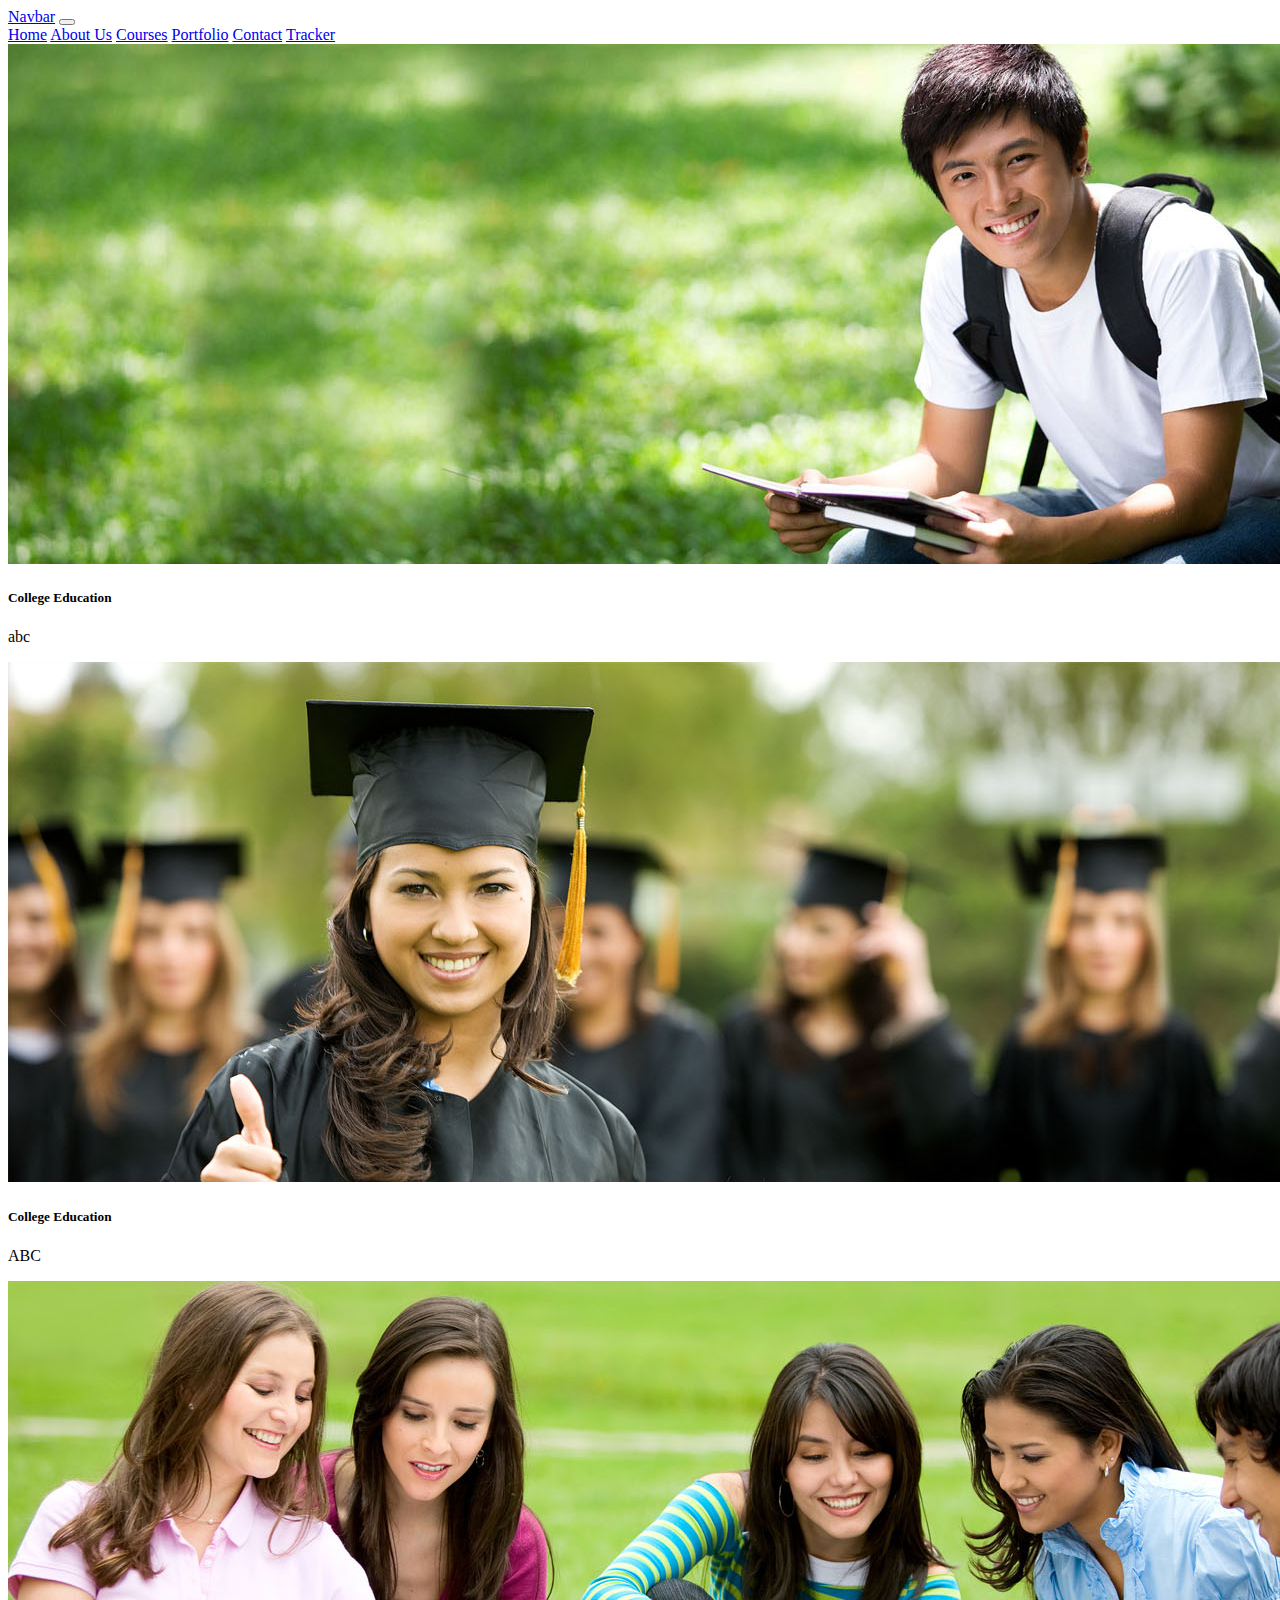
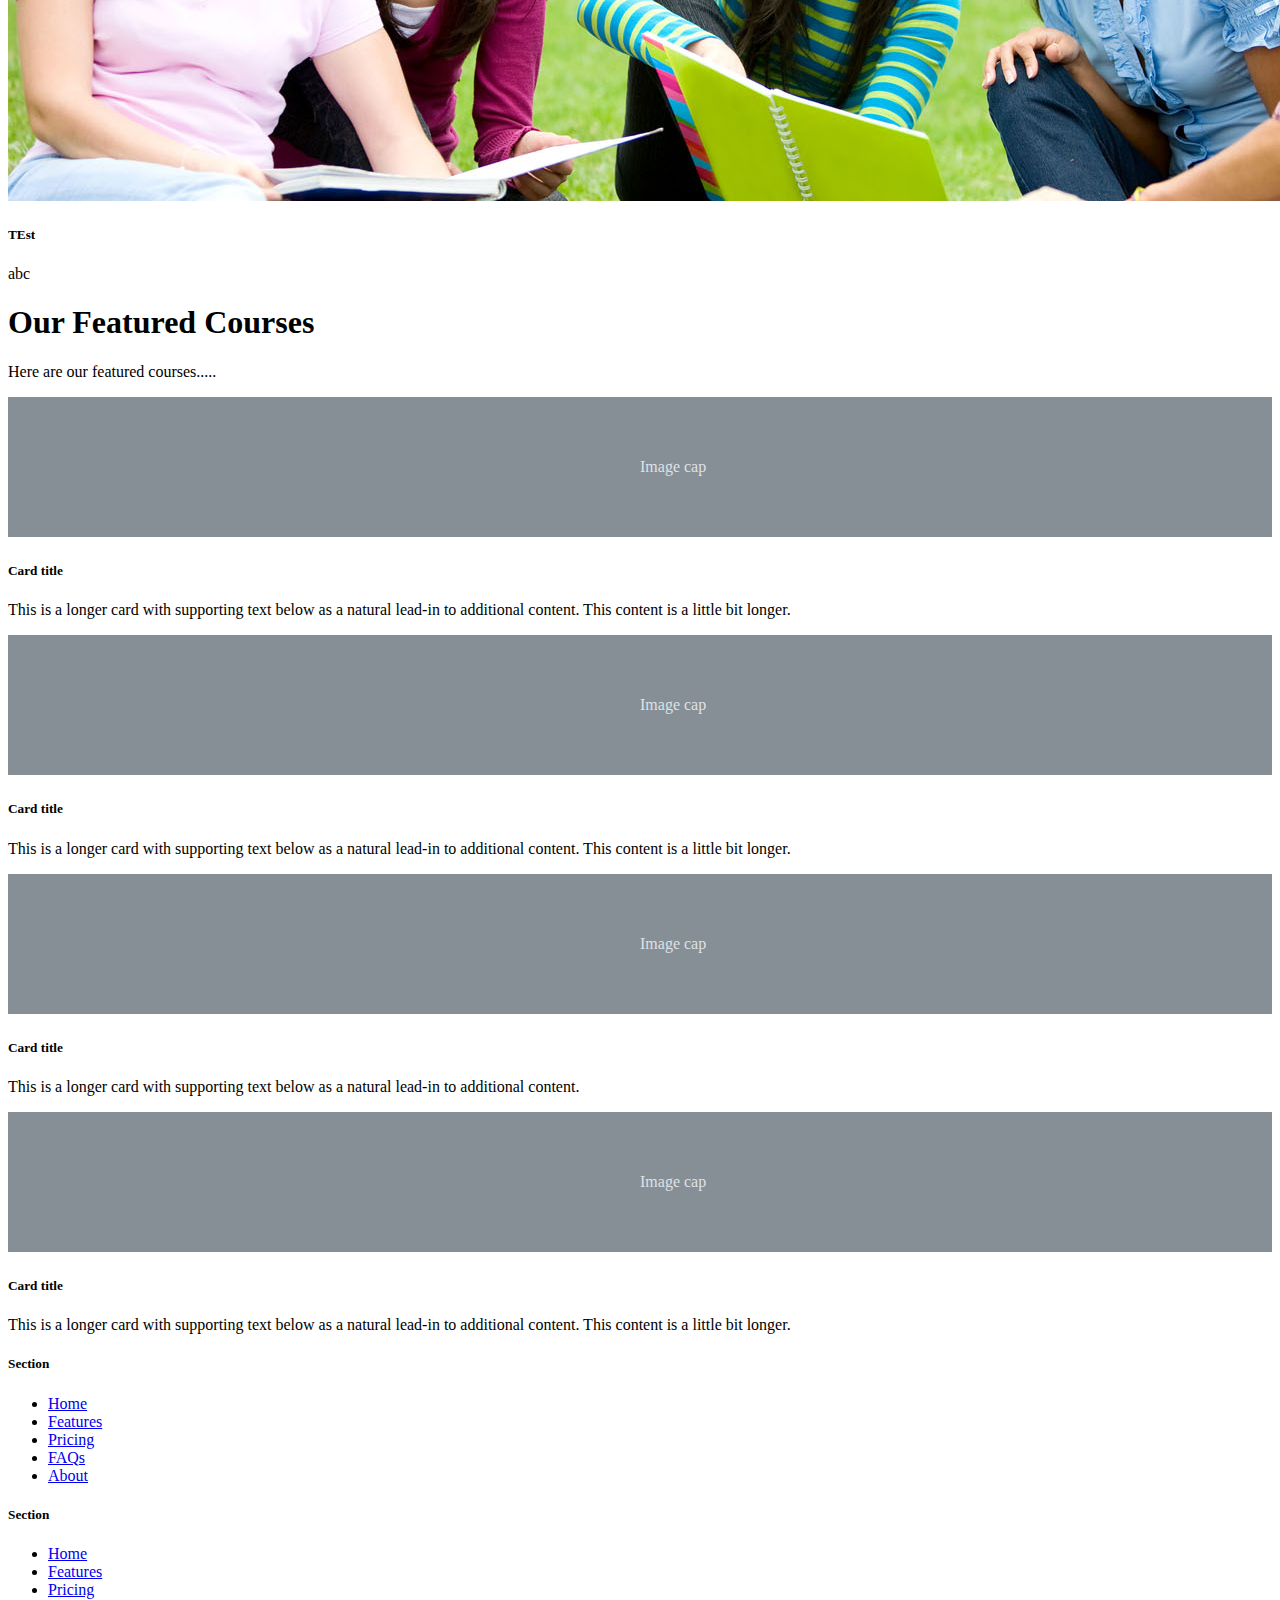
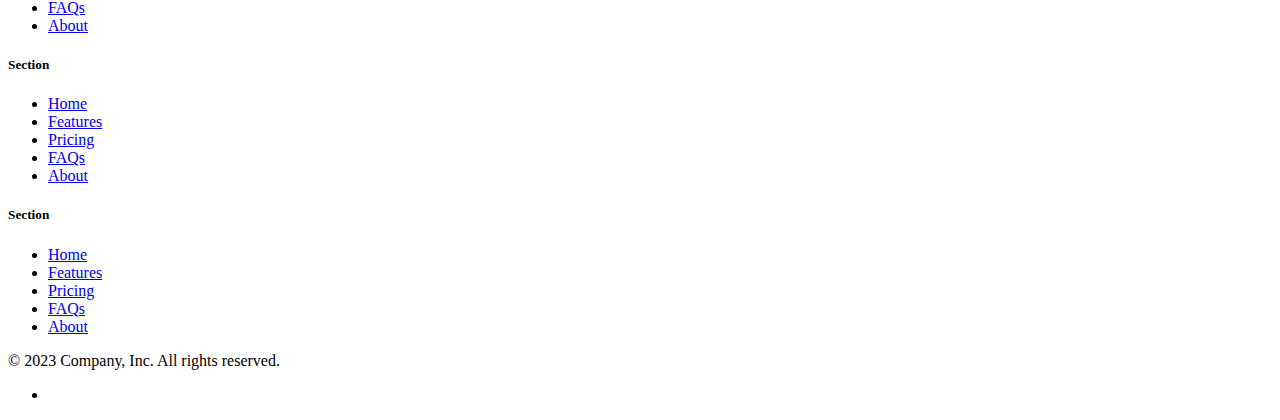
==== index.html @ 453da5dc "init commit" ====
<!DOCTYPE html>
<html lang="en">
  <head>
    <!-- Required meta tags -->
    <meta charset="utf-8" />
    <meta
      name="viewport"
      content="width=device-width, initial-scale=1, shrink-to-fit=no"
    />

    <!-- Bootstrap CSS -->
    <link
      href="https://cdn.jsdelivr.net/npm/bootstrap@5.3.2/dist/css/bootstrap.min.css"
      rel="stylesheet"
      integrity="sha384-T3c6CoIi6uLrA9TneNEoa7RxnatzjcDSCmG1MXxSR1GAsXEV/Dwwykc2MPK8M2HN"
      crossorigin="anonymous"
    />

    <title>Amelie Juliette</title>
  </head>

  <header class="container">
    <nav class="navbar navbar-expand-lg bg-body-tertiary">
      <div class="container-fluid">
        <a class="navbar-brand d-inline-flex p-2" href="#">Navbar</a>
        <button
          class="navbar-toggler"
          type="button"
          data-bs-toggle="collapse"
          data-bs-target="#navbarNavAltMarkup"
          aria-controls="navbarNavAltMarkup"
          aria-expanded="false"
          aria-label="Toggle navigation"
        >
          <span class="navbar-toggler-icon"></span>
        </button>

        <div class="collapse navbar-collapse" id="navbarNavAltMarkup">
          <div class="navbar-nav d-flex justify-content-end">
            <a class="nav-link active" aria-current="page" href="./index.html"
              >Home</a
            >
            <a class="nav-link text-black" href="./about.html">About Us</a>
            <a class="nav-link text-black" href="#">Courses</a>
            <a class="nav-link text-body-secondary" href="#">Portfolio</a>
            <a class="nav-link text-body-secondary" href="#">Contact</a>
            <a class="nav-link text-body-secondary" href="#">Tracker</a>
          </div>
        </div>
      </div>
    </nav>
  </header>

  <body>
    <section class="container-fluid">
      <div class="carousel-item active container-fluid">
        <img src="./assets/img/slides/1.jpg" class="img-fluid" />
        <div class="carousel-caption d-none d-md-block">
          <h5>College Education</h5>
          <p>abc</p>
        </div>
      </div>
      <div class="carousel-item">
        <img src="./assets/img/slides/2.jpg" class="img-fluid" />
        <div class="carousel-caption d-none d-md-block">
          <h5>College Education</h5>
          <p>ABC</p>
        </div>
      </div>
      <div class="carousel-item">
        <img src="./assets/img/slides/3.jpg" class="img-fluid" />
        <div class="carousel-caption d-none d-md-block">
          <h5>TEst</h5>
          <p>abc</p>
        </div>
      </div>
    </section>

    <section
      class="d-flex flex-column justify-content-center align-content-center container"
    >
      <h1 class="">Our Featured Courses</h1>
      <p>Here are our featured courses.....</p>
    </section>

    <section class="container d-flex justify-content-between">
      <div class="row row-cols-4">
        <div class="col">
          <div class="card">
            <svg
              class="bd-placeholder-img card-img-top"
              width="100%"
              height="140"
              xmlns="http://www.w3.org/2000/svg"
              role="img"
              aria-label="Placeholder: Image cap"
              preserveAspectRatio="xMidYMid slice"
              focusable="false"
            >
              <title>Placeholder</title>
              <rect width="100%" height="100%" fill="#868e96"></rect>
              <text x="50%" y="50%" fill="#dee2e6" dy=".3em">Image cap</text>
            </svg>
            <div class="card-body">
              <h5 class="card-title">Card title</h5>
              <p class="card-text">
                This is a longer card with supporting text below as a natural
                lead-in to additional content. This content is a little bit
                longer.
              </p>
            </div>
          </div>
        </div>
        <div class="col">
          <div class="card">
            <svg
              class="bd-placeholder-img card-img-top"
              width="100%"
              height="140"
              xmlns="http://www.w3.org/2000/svg"
              role="img"
              aria-label="Placeholder: Image cap"
              preserveAspectRatio="xMidYMid slice"
              focusable="false"
            >
              <title>Placeholder</title>
              <rect width="100%" height="100%" fill="#868e96"></rect>
              <text x="50%" y="50%" fill="#dee2e6" dy=".3em">Image cap</text>
            </svg>
            <div class="card-body">
              <h5 class="card-title">Card title</h5>
              <p class="card-text">
                This is a longer card with supporting text below as a natural
                lead-in to additional content. This content is a little bit
                longer.
              </p>
            </div>
          </div>
        </div>
        <div class="col">
          <div class="card">
            <svg
              class="bd-placeholder-img card-img-top"
              width="100%"
              height="140"
              xmlns="http://www.w3.org/2000/svg"
              role="img"
              aria-label="Placeholder: Image cap"
              preserveAspectRatio="xMidYMid slice"
              focusable="false"
            >
              <title>Placeholder</title>
              <rect width="100%" height="100%" fill="#868e96"></rect>
              <text x="50%" y="50%" fill="#dee2e6" dy=".3em">Image cap</text>
            </svg>
            <div class="card-body">
              <h5 class="card-title">Card title</h5>
              <p class="card-text">
                This is a longer card with supporting text below as a natural
                lead-in to additional content.
              </p>
            </div>
          </div>
        </div>
        <div class="col">
          <div class="card">
            <svg
              class="bd-placeholder-img card-img-top"
              width="100%"
              height="140"
              xmlns="http://www.w3.org/2000/svg"
              role="img"
              aria-label="Placeholder: Image cap"
              preserveAspectRatio="xMidYMid slice"
              focusable="false"
            >
              <title>Placeholder</title>
              <rect width="100%" height="100%" fill="#868e96"></rect>
              <text x="50%" y="50%" fill="#dee2e6" dy=".3em">Image cap</text>
            </svg>
            <div class="card-body">
              <h5 class="card-title">Card title</h5>
              <p class="card-text">
                This is a longer card with supporting text below as a natural
                lead-in to additional content. This content is a little bit
                longer.
              </p>
            </div>
          </div>
        </div>
      </div>
    </section>
    <!-- Optional JavaScript -->
    <script
      src="https://cdn.jsdelivr.net/npm/bootstrap@5.3.2/dist/js/bootstrap.bundle.min.js"
      integrity="sha384-C6RzsynM9kWDrMNeT87bh95OGNyZPhcTNXj1NW7RuBCsyN/o0jlpcV8Qyq46cDfL"
      crossorigin="anonymous"
    ></script>
  </body>

  <div class="container bg-primary">
    <footer class="py-5 bg-primary">
      <div class="row">
        <div class="col-4 col-md-2 mb-3">
          <h5>Section</h5>
          <ul class="nav flex-column">
            <li class="nav-item mb-2">
              <a href="#" class="nav-link p-0 text-body-secondary">Home</a>
            </li>
            <li class="nav-item mb-2">
              <a href="#" class="nav-link p-0 text-body-secondary">Features</a>
            </li>
            <li class="nav-item mb-2">
              <a href="#" class="nav-link p-0 text-body-secondary">Pricing</a>
            </li>
            <li class="nav-item mb-2">
              <a href="#" class="nav-link p-0 text-body-secondary">FAQs</a>
            </li>
            <li class="nav-item mb-2">
              <a href="#" class="nav-link p-0 text-body-secondary">About</a>
            </li>
          </ul>
        </div>

        <div class="col-6 col-md-2 mb-3">
          <h5>Section</h5>
          <ul class="nav flex-column">
            <li class="nav-item mb-2">
              <a href="#" class="nav-link p-0 text-body-secondary">Home</a>
            </li>
            <li class="nav-item mb-2">
              <a href="#" class="nav-link p-0 text-body-secondary">Features</a>
            </li>
            <li class="nav-item mb-2">
              <a href="#" class="nav-link p-0 text-body-secondary">Pricing</a>
            </li>
            <li class="nav-item mb-2">
              <a href="#" class="nav-link p-0 text-body-secondary">FAQs</a>
            </li>
            <li class="nav-item mb-2">
              <a href="#" class="nav-link p-0 text-body-secondary">About</a>
            </li>
          </ul>
        </div>

        <div class="col-6 col-md-2 mb-3">
          <h5>Section</h5>
          <ul class="nav flex-column">
            <li class="nav-item mb-2">
              <a href="#" class="nav-link p-0 text-body-secondary">Home</a>
            </li>
            <li class="nav-item mb-2">
              <a href="#" class="nav-link p-0 text-body-secondary">Features</a>
            </li>
            <li class="nav-item mb-2">
              <a href="#" class="nav-link p-0 text-body-secondary">Pricing</a>
            </li>
            <li class="nav-item mb-2">
              <a href="#" class="nav-link p-0 text-body-secondary">FAQs</a>
            </li>
            <li class="nav-item mb-2">
              <a href="#" class="nav-link p-0 text-body-secondary">About</a>
            </li>
          </ul>
        </div>

        <div class="col-6 col-md-2 mb-3">
          <h5>Section</h5>
          <ul class="nav flex-column">
            <li class="nav-item mb-2">
              <a href="#" class="nav-link p-0 text-body-secondary">Home</a>
            </li>
            <li class="nav-item mb-2">
              <a href="#" class="nav-link p-0 text-body-secondary">Features</a>
            </li>
            <li class="nav-item mb-2">
              <a href="#" class="nav-link p-0 text-body-secondary">Pricing</a>
            </li>
            <li class="nav-item mb-2">
              <a href="#" class="nav-link p-0 text-body-secondary">FAQs</a>
            </li>
            <li class="nav-item mb-2">
              <a href="#" class="nav-link p-0 text-body-secondary">About</a>
            </li>
          </ul>
        </div>
      </div>

      <div
        class="d-flex flex-column flex-sm-row justify-content-between py-4 my-4 border-top"
      >
        <p>© 2023 Company, Inc. All rights reserved.</p>
        <ul class="list-unstyled d-flex">
          <li class="ms-3">
            <!-- <a class="link-body-emphasis" href="#"
              ><svg class="bi" width="24" height="24">
                <use xlink:href="#twitter"></use></svg
            ></a>
          </li>
          <li class="ms-3">
            <a class="link-body-emphasis" href="#"
              ><svg class="bi" width="24" height="24">
                <use xlink:href="#instagram"></use></svg
            ></a>
          </li>
          <li class="ms-3">
            <a class="link-body-emphasis" href="#"
              ><svg class="bi" width="24" height="24">
                <use xlink:href="#facebook"></use></svg
            ></a> -->
          </li>
        </ul>
      </div>
    </footer>
  </div>
</html>
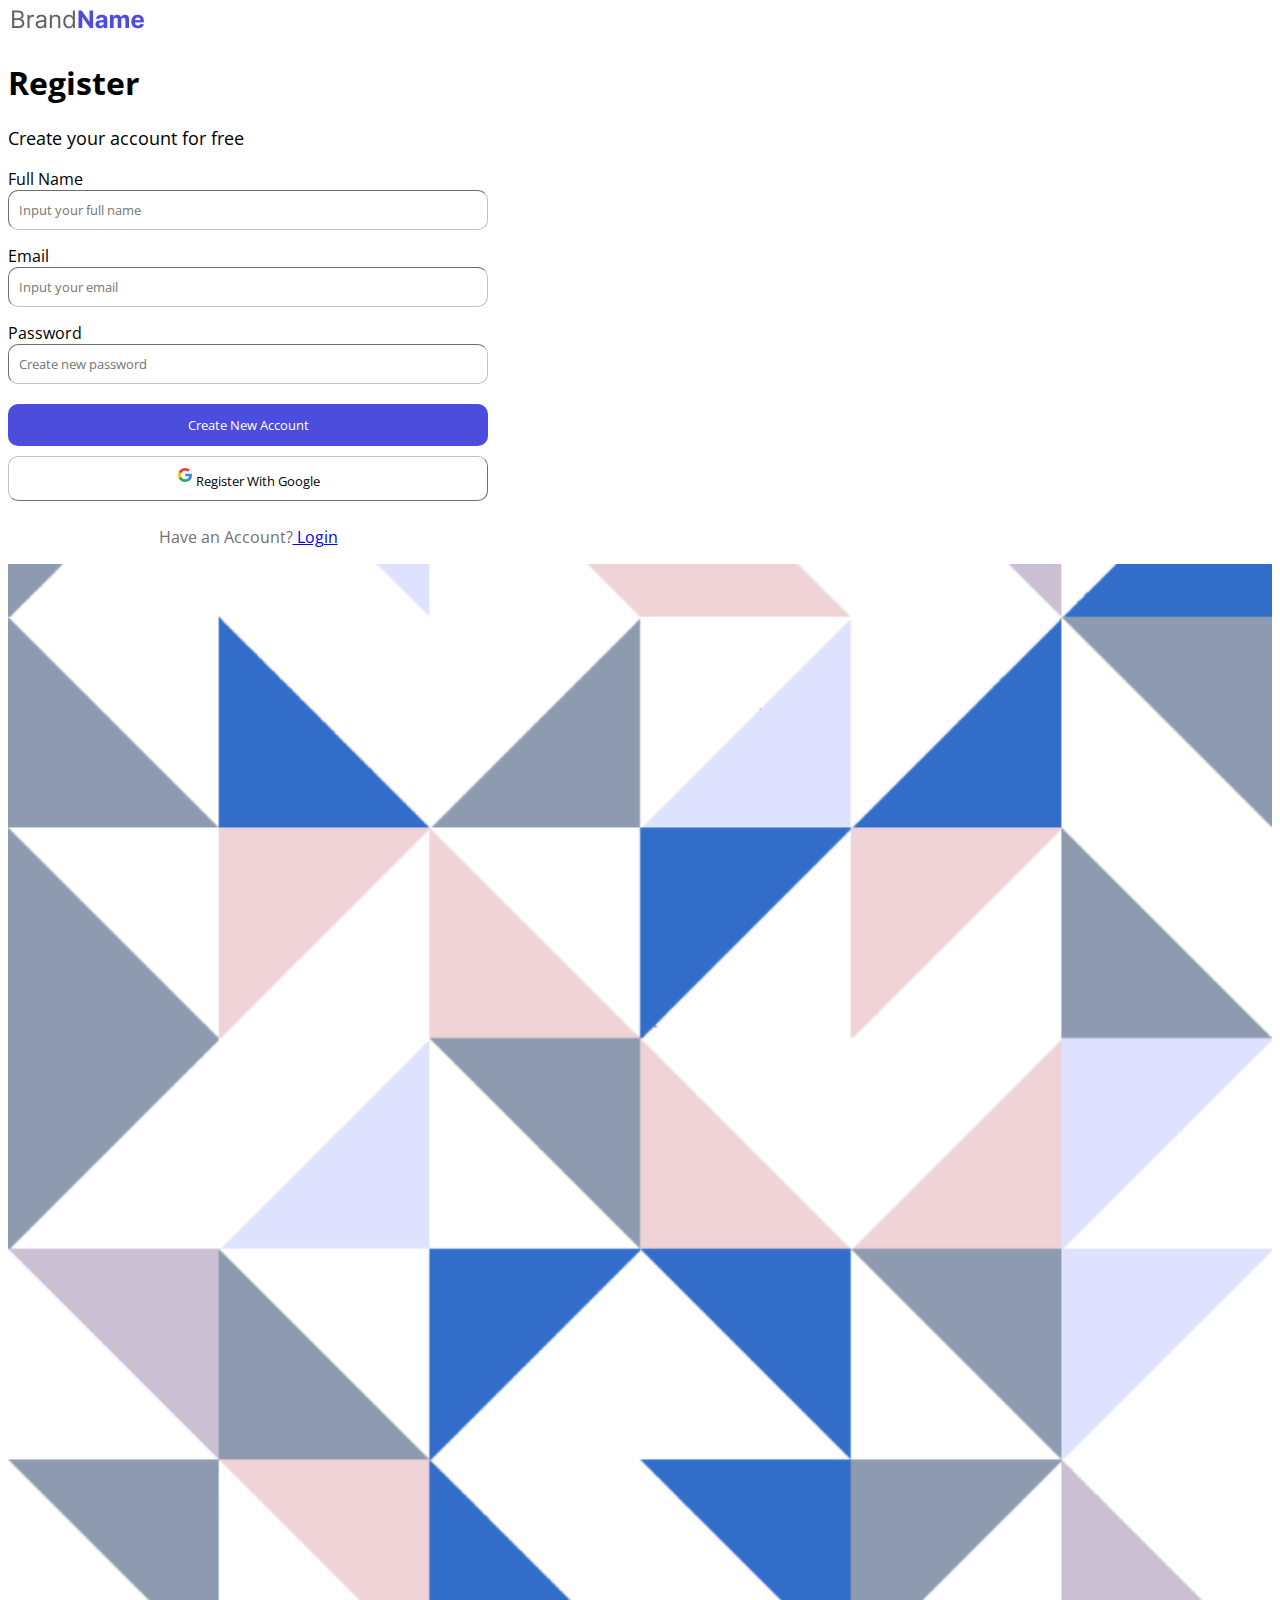
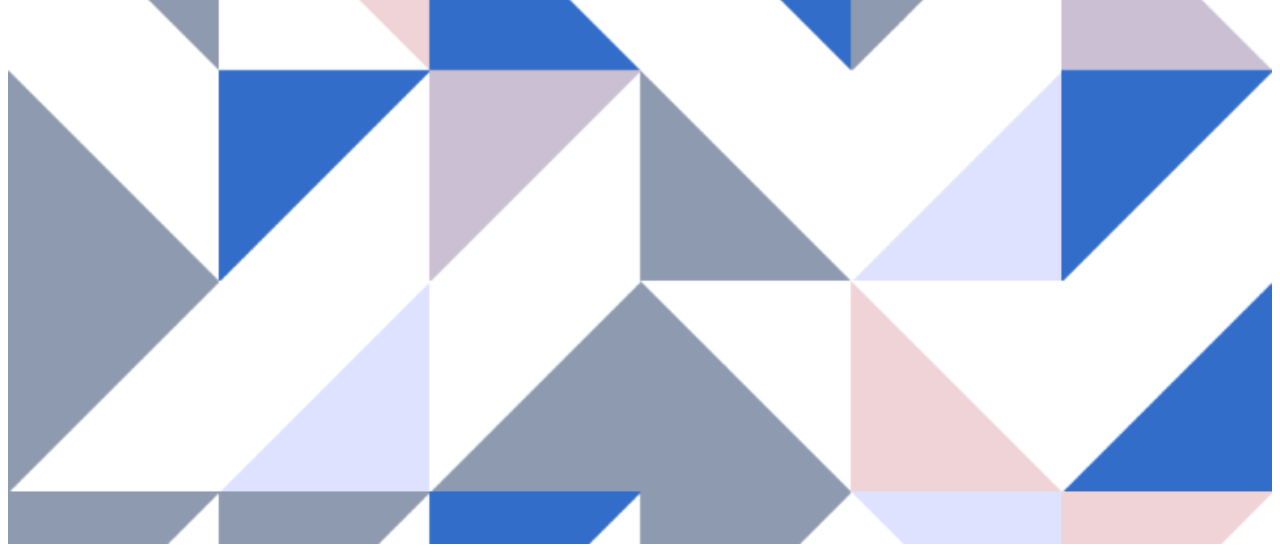
==== commit 0e84bd58: "Update index.html" ====
--- a/index.html
+++ b/index.html
@@ -1,316 +1,119 @@
 <!DOCTYPE html>
 <html lang="en">
   <head>
-    <!-- Required meta tags -->
     <meta charset="utf-8" />
-    <meta
-      name="viewport"
-      content="width=device-width, initial-scale=1, shrink-to-fit=no"
-    />
-
-    <!-- Bootstrap CSS -->
+    <meta name="viewport" content="width=device-width, initial-scale=1" />
+    <title>Amelie Juliette</title>
     <link
       href="https://cdn.jsdelivr.net/npm/bootstrap@5.3.2/dist/css/bootstrap.min.css"
       rel="stylesheet"
       integrity="sha384-T3c6CoIi6uLrA9TneNEoa7RxnatzjcDSCmG1MXxSR1GAsXEV/Dwwykc2MPK8M2HN"
       crossorigin="anonymous"
     />
-
-    <title>Amelie Juliette</title>
+    <link href="./assets/css/style.css" rel="stylesheet" />
   </head>
 
-  <header class="container">
-    <nav class="navbar navbar-expand-lg bg-body-tertiary">
-      <div class="container-fluid">
-        <a class="navbar-brand d-inline-flex p-2" href="#">Navbar</a>
-        <button
-          class="navbar-toggler"
-          type="button"
-          data-bs-toggle="collapse"
-          data-bs-target="#navbarNavAltMarkup"
-          aria-controls="navbarNavAltMarkup"
-          aria-expanded="false"
-          aria-label="Toggle navigation"
-        >
-          <span class="navbar-toggler-icon"></span>
-        </button>
+  <body>
+    <section>
+      <div class="row row-cols-1 row-cols-xl-2">
+        <div class="col px-5 py-3">
+          <img src="./assets/img/BrandName.png" class="brandName py-5" />
 
-        <div class="collapse navbar-collapse" id="navbarNavAltMarkup">
-          <div class="navbar-nav d-flex justify-content-end">
-            <a class="nav-link active" aria-current="page" href="./index.html"
-              >Home</a
-            >
-            <a class="nav-link text-black" href="./about.html">About Us</a>
-            <a class="nav-link text-black" href="#">Courses</a>
-            <a class="nav-link text-body-secondary" href="#">Portfolio</a>
-            <a class="nav-link text-body-secondary" href="#">Contact</a>
-            <a class="nav-link text-body-secondary" href="#">Tracker</a>
+          <div class="col justify-content-center d-flex">
+            <div class="d-flex flex-column registerFormContainer">
+              <h1 class="py-3">Register</h1>
+              <p class="py-1" style="font-size: large">
+                Create your account for free
+              </p>
+              <form action="/login.html" class="py-3 align-end registerForm">
+                <label for="name">Full Name</label>
+                <div class="input-container-register">
+                  <i class="fa fa-user icon"></i>
+                  <input
+                    class="input-field-register"
+                    type="text"
+                    name="name"
+                    placeholder="Input your full name"
+                    required
+                  />
+                </div>
+                <label for="email">Email</label>
+                <div class="input-container-register">
+                  <i class="fa fa-envelope icon"></i>
+                  <input
+                    class="input-field-register"
+                    type="text"
+                    name="email"
+                    placeholder="Input your email"
+                    required
+                  />
+                </div>
+                <label for="subject">Password</label>
+                <div class="input-container-register">
+                  <i class="fa fa-key icon"></i>
+                  <input
+                    class="input-field-register"
+                    type="text"
+                    name="subject"
+                    placeholder="Create new password"
+                    required
+                  />
+                </div>
+
+                <div>
+                  <button type="submit" class="registerButton">
+                    Create New Account
+                  </button>
+                </div>
+                <div>
+                  <button type="submit" class="googleButton">
+                    <svg
+                      xmlns="http://www.w3.org/2000/svg"
+                      width="16"
+                      height="16"
+                      viewBox="0 0 16 16"
+                      fill="none"
+                    >
+                      <path
+                        d="M15.0007 8.15546C15.0007 7.57991 14.953 7.15991 14.8499 6.72437H8.14355V9.32211H12.08C12.0007 9.96769 11.5721 10.9399 10.6197 11.5932L10.6064 11.6802L12.7268 13.29L12.8737 13.3044C14.2229 12.0832 15.0007 10.2866 15.0007 8.15546Z"
+                        fill="#4285F4"
+                      />
+                      <path
+                        d="M8.14315 15C10.0717 15 11.6907 14.3778 12.8733 13.3044L10.6193 11.5933C10.0162 12.0055 9.20662 12.2933 8.14315 12.2933C6.25428 12.2933 4.65113 11.0722 4.07965 9.3844L3.99588 9.39137L1.79104 11.0636L1.76221 11.1422C2.93679 13.4288 5.34949 15 8.14315 15Z"
+                        fill="#34A853"
+                      />
+                      <path
+                        d="M4.08006 9.38448C3.92927 8.94893 3.84201 8.48223 3.84201 8.00003C3.84201 7.51778 3.92927 7.05113 4.07213 6.61558L4.06814 6.52282L1.83566 4.82373L1.76262 4.85778C1.27851 5.80668 1.00073 6.87226 1.00073 8.00003C1.00073 9.1278 1.27851 10.1933 1.76262 11.1422L4.08006 9.38448Z"
+                        fill="#FBBC05"
+                      />
+                      <path
+                        d="M8.14319 3.70665C9.48444 3.70665 10.3892 4.27442 10.9051 4.7489L12.9209 2.82C11.6829 1.69222 10.0717 1 8.14319 1C5.34951 1 2.9368 2.5711 1.76221 4.85775L4.07173 6.61555C4.65114 4.92777 6.25431 3.70665 8.14319 3.70665Z"
+                        fill="#EB4335"
+                      />
+                    </svg>
+                    Register With Google
+                  </button>
+                </div>
+                <div>
+                  <p class="redirectLink">
+                    Have an Account?<a href="./login.html"> Login</a>
+                  </p>
+                </div>
+              </form>
+            </div>
           </div>
         </div>
-      </div>
-    </nav>
-  </header>
 
-  <body>
-    <section class="container-fluid">
-      <div class="carousel-item active container-fluid">
-        <img src="./assets/img/slides/1.jpg" class="img-fluid" />
-        <div class="carousel-caption d-none d-md-block">
-          <h5>College Education</h5>
-          <p>abc</p>
-        </div>
-      </div>
-      <div class="carousel-item">
-        <img src="./assets/img/slides/2.jpg" class="img-fluid" />
-        <div class="carousel-caption d-none d-md-block">
-          <h5>College Education</h5>
-          <p>ABC</p>
-        </div>
-      </div>
-      <div class="carousel-item">
-        <img src="./assets/img/slides/3.jpg" class="img-fluid" />
-        <div class="carousel-caption d-none d-md-block">
-          <h5>TEst</h5>
-          <p>abc</p>
+        <div class="backgroundImageContainer">
+          <img src="./assets/img/BG 13.png" class="img-fluid backgroundImage" />
         </div>
       </div>
     </section>
 
-    <section
-      class="d-flex flex-column justify-content-center align-content-center container"
-    >
-      <h1 class="">Our Featured Courses</h1>
-      <p>Here are our featured courses.....</p>
-    </section>
-
-    <section class="container d-flex justify-content-between">
-      <div class="row row-cols-4">
-        <div class="col">
-          <div class="card">
-            <svg
-              class="bd-placeholder-img card-img-top"
-              width="100%"
-              height="140"
-              xmlns="http://www.w3.org/2000/svg"
-              role="img"
-              aria-label="Placeholder: Image cap"
-              preserveAspectRatio="xMidYMid slice"
-              focusable="false"
-            >
-              <title>Placeholder</title>
-              <rect width="100%" height="100%" fill="#868e96"></rect>
-              <text x="50%" y="50%" fill="#dee2e6" dy=".3em">Image cap</text>
-            </svg>
-            <div class="card-body">
-              <h5 class="card-title">Card title</h5>
-              <p class="card-text">
-                This is a longer card with supporting text below as a natural
-                lead-in to additional content. This content is a little bit
-                longer.
-              </p>
-            </div>
-          </div>
-        </div>
-        <div class="col">
-          <div class="card">
-            <svg
-              class="bd-placeholder-img card-img-top"
-              width="100%"
-              height="140"
-              xmlns="http://www.w3.org/2000/svg"
-              role="img"
-              aria-label="Placeholder: Image cap"
-              preserveAspectRatio="xMidYMid slice"
-              focusable="false"
-            >
-              <title>Placeholder</title>
-              <rect width="100%" height="100%" fill="#868e96"></rect>
-              <text x="50%" y="50%" fill="#dee2e6" dy=".3em">Image cap</text>
-            </svg>
-            <div class="card-body">
-              <h5 class="card-title">Card title</h5>
-              <p class="card-text">
-                This is a longer card with supporting text below as a natural
-                lead-in to additional content. This content is a little bit
-                longer.
-              </p>
-            </div>
-          </div>
-        </div>
-        <div class="col">
-          <div class="card">
-            <svg
-              class="bd-placeholder-img card-img-top"
-              width="100%"
-              height="140"
-              xmlns="http://www.w3.org/2000/svg"
-              role="img"
-              aria-label="Placeholder: Image cap"
-              preserveAspectRatio="xMidYMid slice"
-              focusable="false"
-            >
-              <title>Placeholder</title>
-              <rect width="100%" height="100%" fill="#868e96"></rect>
-              <text x="50%" y="50%" fill="#dee2e6" dy=".3em">Image cap</text>
-            </svg>
-            <div class="card-body">
-              <h5 class="card-title">Card title</h5>
-              <p class="card-text">
-                This is a longer card with supporting text below as a natural
-                lead-in to additional content.
-              </p>
-            </div>
-          </div>
-        </div>
-        <div class="col">
-          <div class="card">
-            <svg
-              class="bd-placeholder-img card-img-top"
-              width="100%"
-              height="140"
-              xmlns="http://www.w3.org/2000/svg"
-              role="img"
-              aria-label="Placeholder: Image cap"
-              preserveAspectRatio="xMidYMid slice"
-              focusable="false"
-            >
-              <title>Placeholder</title>
-              <rect width="100%" height="100%" fill="#868e96"></rect>
-              <text x="50%" y="50%" fill="#dee2e6" dy=".3em">Image cap</text>
-            </svg>
-            <div class="card-body">
-              <h5 class="card-title">Card title</h5>
-              <p class="card-text">
-                This is a longer card with supporting text below as a natural
-                lead-in to additional content. This content is a little bit
-                longer.
-              </p>
-            </div>
-          </div>
-        </div>
-      </div>
-    </section>
-    <!-- Optional JavaScript -->
     <script
       src="https://cdn.jsdelivr.net/npm/bootstrap@5.3.2/dist/js/bootstrap.bundle.min.js"
       integrity="sha384-C6RzsynM9kWDrMNeT87bh95OGNyZPhcTNXj1NW7RuBCsyN/o0jlpcV8Qyq46cDfL"
       crossorigin="anonymous"
     ></script>
   </body>
-
-  <div class="container bg-primary">
-    <footer class="py-5 bg-primary">
-      <div class="row">
-        <div class="col-4 col-md-2 mb-3">
-          <h5>Section</h5>
-          <ul class="nav flex-column">
-            <li class="nav-item mb-2">
-              <a href="#" class="nav-link p-0 text-body-secondary">Home</a>
-            </li>
-            <li class="nav-item mb-2">
-              <a href="#" class="nav-link p-0 text-body-secondary">Features</a>
-            </li>
-            <li class="nav-item mb-2">
-              <a href="#" class="nav-link p-0 text-body-secondary">Pricing</a>
-            </li>
-            <li class="nav-item mb-2">
-              <a href="#" class="nav-link p-0 text-body-secondary">FAQs</a>
-            </li>
-            <li class="nav-item mb-2">
-              <a href="#" class="nav-link p-0 text-body-secondary">About</a>
-            </li>
-          </ul>
-        </div>
-
-        <div class="col-6 col-md-2 mb-3">
-          <h5>Section</h5>
-          <ul class="nav flex-column">
-            <li class="nav-item mb-2">
-              <a href="#" class="nav-link p-0 text-body-secondary">Home</a>
-            </li>
-            <li class="nav-item mb-2">
-              <a href="#" class="nav-link p-0 text-body-secondary">Features</a>
-            </li>
-            <li class="nav-item mb-2">
-              <a href="#" class="nav-link p-0 text-body-secondary">Pricing</a>
-            </li>
-            <li class="nav-item mb-2">
-              <a href="#" class="nav-link p-0 text-body-secondary">FAQs</a>
-            </li>
-            <li class="nav-item mb-2">
-              <a href="#" class="nav-link p-0 text-body-secondary">About</a>
-            </li>
-          </ul>
-        </div>
-
-        <div class="col-6 col-md-2 mb-3">
-          <h5>Section</h5>
-          <ul class="nav flex-column">
-            <li class="nav-item mb-2">
-              <a href="#" class="nav-link p-0 text-body-secondary">Home</a>
-            </li>
-            <li class="nav-item mb-2">
-              <a href="#" class="nav-link p-0 text-body-secondary">Features</a>
-            </li>
-            <li class="nav-item mb-2">
-              <a href="#" class="nav-link p-0 text-body-secondary">Pricing</a>
-            </li>
-            <li class="nav-item mb-2">
-              <a href="#" class="nav-link p-0 text-body-secondary">FAQs</a>
-            </li>
-            <li class="nav-item mb-2">
-              <a href="#" class="nav-link p-0 text-body-secondary">About</a>
-            </li>
-          </ul>
-        </div>
-
-        <div class="col-6 col-md-2 mb-3">
-          <h5>Section</h5>
-          <ul class="nav flex-column">
-            <li class="nav-item mb-2">
-              <a href="#" class="nav-link p-0 text-body-secondary">Home</a>
-            </li>
-            <li class="nav-item mb-2">
-              <a href="#" class="nav-link p-0 text-body-secondary">Features</a>
-            </li>
-            <li class="nav-item mb-2">
-              <a href="#" class="nav-link p-0 text-body-secondary">Pricing</a>
-            </li>
-            <li class="nav-item mb-2">
-              <a href="#" class="nav-link p-0 text-body-secondary">FAQs</a>
-            </li>
-            <li class="nav-item mb-2">
-              <a href="#" class="nav-link p-0 text-body-secondary">About</a>
-            </li>
-          </ul>
-        </div>
-      </div>
-
-      <div
-        class="d-flex flex-column flex-sm-row justify-content-between py-4 my-4 border-top"
-      >
-        <p>© 2023 Company, Inc. All rights reserved.</p>
-        <ul class="list-unstyled d-flex">
-          <li class="ms-3">
-            <!-- <a class="link-body-emphasis" href="#"
-              ><svg class="bi" width="24" height="24">
-                <use xlink:href="#twitter"></use></svg
-            ></a>
-          </li>
-          <li class="ms-3">
-            <a class="link-body-emphasis" href="#"
-              ><svg class="bi" width="24" height="24">
-                <use xlink:href="#instagram"></use></svg
-            ></a>
-          </li>
-          <li class="ms-3">
-            <a class="link-body-emphasis" href="#"
-              ><svg class="bi" width="24" height="24">
-                <use xlink:href="#facebook"></use></svg
-            ></a> -->
-          </li>
-        </ul>
-      </div>
-    </footer>
-  </div>
 </html>
--- a/assets/css/style.css
+++ b/assets/css/style.css
@@ -0,0 +1,229 @@
+@import url("https://fonts.googleapis.com/css?family=Noto+Serif:400,400italic,700|Open+Sans:400,600,700");
+:root {
+  font-family: system-ui, -apple-system, BlinkMacSystemFont, "Segoe UI", Roboto,
+    Oxygen, Ubuntu, Cantarell, "Open Sans", "Helvetica Neue", sans-serif;
+}
+* {
+  font-family: "Open Sans";
+}
+
+.card {
+  border: none;
+}
+
+.modalButton {
+  background-color: #328cca;
+  border: none;
+  color: white;
+  padding: 15px 32px;
+  text-align: center;
+  text-decoration: none;
+  display: inline-block;
+  font-size: 16px;
+  margin-bottom: 5px;
+}
+
+.carousel-indicators .active {
+  background-color: white;
+}
+
+.active {
+  color: #268deb !important;
+}
+
+.navBarTitle {
+  font-weight: bold;
+}
+.navBarMenu {
+  font-weight: bold;
+}
+
+.footer {
+  color: white;
+
+  .p {
+    color: white;
+  }
+}
+
+.imgCarouselCaption {
+  position: absolute;
+  bottom: 1.25rem;
+  width: 100%;
+  text-align: center;
+  margin-bottom: 1rem;
+}
+
+#backToTopButton {
+  position: fixed;
+  bottom: 30px;
+  right: 30px;
+  display: none;
+}
+
+.accordion-button {
+  background-color: #b9b9b9;
+  color: white;
+  margin-bottom: 10px;
+}
+
+.accordion-button:after {
+  order: -1;
+  margin-left: 0;
+  margin-right: 0.5em;
+}
+
+.accordion-button:not(.collapsed) {
+  color: #717171;
+  background-color: #fff;
+  box-shadow: inset 0 -1px 0 rgb(0 0 0 / 13%);
+}
+
+.accordion-button:focus {
+  box-shadow: none;
+  border: none;
+}
+
+.accordion-button.collapsed::after {
+  padding: 5px 0 5px 25px;
+  background: url(/assets/svg/chevron-right-solid.svg);
+  background-repeat: no-repeat;
+  background-position: left center;
+  background-size: 5px;
+  color: #fff;
+}
+
+.aboutUsList {
+  margin: 0;
+  padding: 5px 0 5px 25px;
+  list-style: none;
+  background-image: url(/assets/svg/circle-arrow-right-solid.svg);
+  background-repeat: no-repeat;
+  background-position: left center;
+  background-size: 15px;
+}
+
+.filterButton {
+  background-color: white;
+  border: 1px solid;
+  border-color: lightgray;
+  padding: 15px 32px;
+  text-align: center;
+  text-decoration: none;
+  color: #268deb;
+  display: inline-block;
+  font-size: 16px;
+  margin-bottom: 5px;
+}
+
+.filterButton:focus {
+  background-color: #d1d1d1;
+}
+
+.sectionImage {
+  object-fit: cover;
+}
+
+.input-container {
+  display: flex;
+  width: 100%;
+  margin-bottom: 15px;
+}
+
+.input-field {
+  width: 90%;
+  padding: 10px;
+  outline-color: #717171;
+}
+
+.input-field:focus {
+  outline-color: #268deb;
+}
+
+form {
+  width: 100%;
+}
+
+.progress {
+  --bs-progress-height: 0.5rem;
+}
+
+.featuredCoursesCard {
+  height: 100%;
+  clip-path: polygon(0 0, 100% 0, 100% 73%, 80% 99%, 21% 99%, 0 72%);
+  background-color: rgb(233, 236, 239);
+}
+
+.backgroundImageContainer {
+  overflow: hidden;
+  padding-bottom: 100px;
+}
+.backgroundImage {
+  margin-bottom: -100px;
+  width: 100%;
+}
+
+.registerForm {
+  width: 80%;
+}
+
+.registerFormContainer {
+  width: 600px;
+}
+
+.input-field-register {
+  width: 100%;
+  padding: 10px;
+  border-width: 0.5px;
+  border-radius: 10px;
+  border-color: #c2c2c2;
+}
+
+.input-container-register {
+  display: flex;
+  width: 100%;
+  margin-bottom: 15px;
+}
+
+.input-field-register:focus {
+  outline-color: #268deb;
+}
+
+.registerButton {
+  padding: 10px 30px;
+  border-radius: 10px;
+  width: 100%;
+  margin: 5px 0px;
+  background-color: #4c4ddc;
+  color: white;
+  border-color: transparent;
+}
+
+.loginButton {
+  padding: 10px 30px;
+  border-radius: 10px;
+  width: 100%;
+  margin: 5px 0px;
+  background-color: #cd7b2e;
+  color: white;
+  border-color: transparent;
+}
+
+.googleButton {
+  padding: 10px 30px;
+  border-radius: 10px;
+  width: 100%;
+  margin: 5px 0px;
+  border-color: #c2c2c2;
+  background-color: white;
+  border-width: 0.5px;
+}
+.googleButton svg {
+  margin-bottom: 3px;
+}
+
+.redirectLink {
+  color: #717171;
+  text-align: center;
+  margin-top: 20px;
+}
